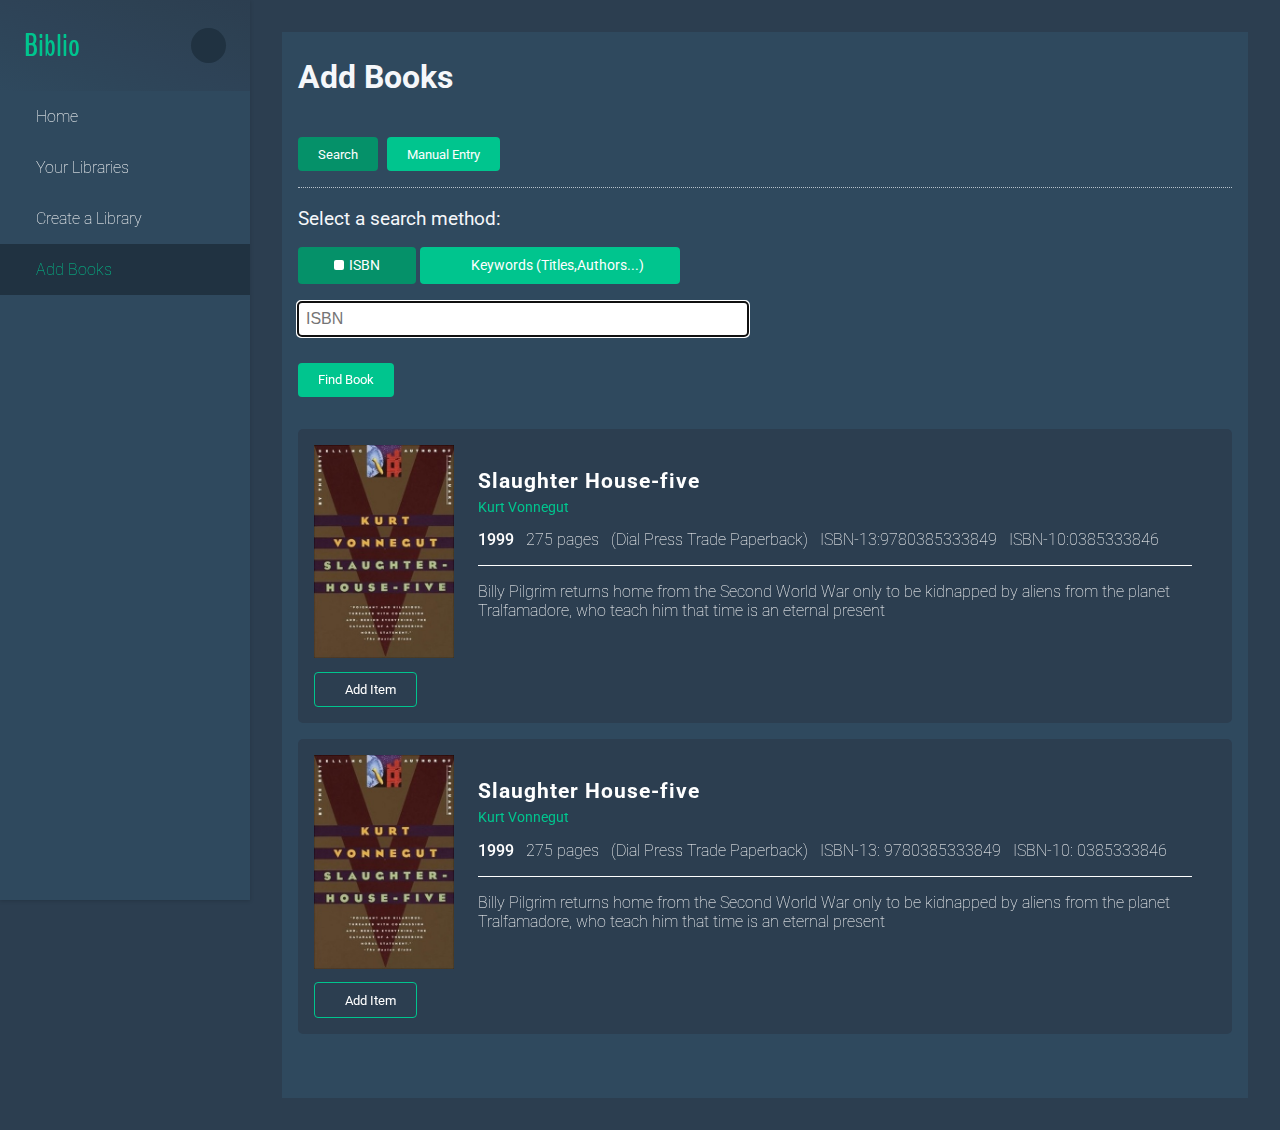
==== addBooks.html @ 1880814c "added javascript for addBooksPage" ====
<!DOCTYPE html>
<html lang="en">
  <head>
    <meta charset="UTF-8" />
    <meta http-equiv="X-UA-Compatible" content="IE=edge" />
    <link rel="stylesheet" href="css/addBooks.css" />
    <script src="js/script.js" defer></script>
    <link rel="preconnect" href="https://fonts.googleapis.com"> 
    <link rel="preconnect" href="https://fonts.gstatic.com" crossorigin> 
    <link href="https://fonts.googleapis.com/css2?family=BenchNine&family=Roboto:wght@100;300;400&display=swap" rel="stylesheet">
    <link rel="stylesheet" href="https://use.fontawesome.com/releases/v5.15.3/css/all.css" integrity="sha384-SZXxX4whJ79/gErwcOYf+zWLeJdY/qpuqC4cAa9rOGUstPomtqpuNWT9wdPEn2fk" crossorigin="anonymous">
    <meta name="viewport" content="width=device-width, initial-scale=1.0" />
    <title>Home Library Catalogue</title>
  </head>
  <body id="addBooksPage">
      <nav class="navbar">
        <header class="navbar__header">
          <div class="navbar__header__title">
            <h1><a href="#!">Biblio</a></h1>
          </div>
          <div class="navbar__header__logo">
            <a href="#!"><i class="fas fa-book-reader"></i></a>
          </div>
        </header>
        <div class="navbar__menu">
          <ul class="navbar__list">
            <li class="navbar__menu__item"><a href="./index.html"><i class="fas fa-home"></i>Home</a></li>
            <li class="navbar__menu__item"><a href="./libraries.html"><i class="fas fa-folder"></i>Your Libraries</a></li>
            <li class="navbar__menu__item"><a href="./createLibrary.html"><i class="fas fa-folder-plus"></i>Create a Library</a></li>
            <li class="navbar__menu__item active"><a href="./addBooks.html"><i class="fas fa-plus-circle"></i>Add Books</a></li>
          </ul>
        </div>
        </ul>
      </nav>
      <main class="main">
        <div class="add-books">    
          <h1 class="add-books__title">Add Books</h1>
          <ul class="add-books__list">
            <button class="btn active" id="searchBtn">Search</button>
            <button class="btn" id="manualBtn">Manual Entry</button>
          </ul>
          <form class="add-books__form" id="search">
            <label class="add-books__form__label" for="book">Select a search method:</label>
            <div class="search-method-container">
              <label for="isbn" class="search-method bg">
                <span class="search-method-checkbox checked"></span>
                <input type="radio" name="radio" id="isbn" checked>
                <span>ISBN</span>   
              </label> 
              <label for="keywords" class="search-method">
                <span class="search-method-checkbox"></span>
                <input type="radio" name="radio" id="keywords">
                <span>Keywords (Titles,Authors...)</span>  
              </label>
            </div>
            <input class="add-books__form__input" type="search" name="search" id="search"  placeholder="ISBN" autofocus>
            <button class="btn" type="submit">Find Book</button>
          </form>
          <div class="display-books-container">
            <div class="book">
              <div class="book__thumbnail">
                <img src="images/book-thumbnail-sample.jpeg" width='140px' alt="Book Thumbnail">
                <button class='btn btn--add-item'><i class="fas fa-plus-circle"></i>Add Item</button>
              </div>
              <div class="book__info">
                <h4 class="book__title">Slaughter House-five</h4>
                <span class="book__author">Kurt Vonnegut</span>
                <div class="book__data">
                  <span class="book__year">1999</span>
                  <span class="book__pages">275 pages</span>
                  <span class="book__publisher">(Dial Press Trade Paperback)</span>
                  <span class="book__isbn13">ISBN-13:9780385333849</span>
                  <span class="book__isbn10">ISBN-10:0385333846</span>
                </div>
                <p class="book__description">Billy Pilgrim returns home from the Second World War only to be kidnapped by aliens from the planet Tralfamadore, who teach him that time is an eternal present</p>
                
              </div>
            </div>
            <div class="book">
              <div class="book__thumbnail">
                <img src="images/book-thumbnail-sample.jpeg" width='140px' alt="Book Thumbnail">
                <button class='btn btn--add-item'><i class="fas fa-plus-circle"></i>Add Item</button>
              </div>
              <div class="book__info">
                <h4 class="book__title">Slaughter House-five</h4>
                <span class="book__author">Kurt Vonnegut</span>
                <div class="book__data">
                  <span class="book__year">1999</span>
                  <span class="book__pages">275 pages</span>
                  <span class="book__publisher">(Dial Press Trade Paperback)</span>
                  <span class="book__isbn13">ISBN-13: 9780385333849</span>
                  <span class="book__isbn10">ISBN-10: 0385333846</span>
                </div>
                <p class="book__description">Billy Pilgrim returns home from the Second World War only to be kidnapped by aliens from the planet Tralfamadore, who teach him that time is an eternal present</p>
                
              </div>
            </div>
          </div>
          <form class="manual-entry-form" id="manual-entry">
            <h3 class="manual-entry-form__title">Manual Entry</h3>
            <input class="manual-entry-form__input" type="text" name="title" id="title" placeholder="Title">
            <input class="manual-entry-form__input" type="text" name="authors" id="authors" placeholder="Authors">
            <small>Separate author(s) with comma.</small>
            <textarea class="manual-entry-form__input" name="description" id="description" cols="30" rows="10" placeholder='Description'></textarea>
            <div class="published-date-container">
              <input class="manual-entry-form__input--date" type="text" name="year" maxlength="4" placeholder="YYYY">
              <input class="manual-entry-form__input--date" type="text" name="month" maxlength="2" placeholder="MM">
              <input class="manual-entry-form__input--date" type="text" name="day" maxlength="2" placeholder="DD">
            </div>
            <input class="manual-entry-form__input" type="text" name="publisher" placeholder="Publisher">
            <input class="manual-entry-form__input" type="text" name="isbn13" maxLength="13" placeholder="ISBN 13">
            <small>Numbers Only</small>
            <input class=" manual-entry-form__input manual-entry-form__input--pages" type="text" name="pages"  placeholder="Pages">
            <small>Numbers only</small>
            <button class='btn btn--submit' type="submit">Submit</button>
          </form>
        </div>
      </main>
  </body>
</html>
---- css/addBooks.css ----
html {
  --bg-color: #2c3e50;
  --nav-bg-color: #2f495e;
  --nav-text-color: #fff;
  --text-color: #b8c2cc;
  --accent-color: #00c58e;
  --hover-bg-color: #203241;
  --main-title-color: #f5f7fa;
}

/* RESETS */
*,
*::after,
*::before {
  box-sizing: border-box;
}

ul {
  padding: 0;
  margin: 0;
  list-style-type: none;
}

a {
  text-decoration: none;
  color: inherit;
}

h1,
h2,
h4 {
  margin: 0;
}

span {
  display: inline-block;
}

/* GENERAL STYLING */

body {
  font-family: "Roboto", sans-serif;
  position: relative;
  height: 100vh;
  background-color: var(--bg-color);
  color: var(--text-color);
  margin: 0;
}

img {
  display: block;
  max-width: 100%;
}

/* NAVBAR */

.navbar {
  position: fixed;
  width: 250px;
  top: 0;
  left: 0;
  bottom: 0;
  background-color: var(--nav-bg-color);
  box-shadow: rgba(0, 0, 0, 0.16) 0px 1px 4px;
}

.navbar__header {
  display: flex;
  justify-content: space-between;
  align-items: center;
  padding: 1.5em;
  background-image: linear-gradient(
    to right top,
    #2f495e,
    #2e465a,
    #2e4357,
    #2d4153,
    #2c3e50
  );
  font-family: "BenchNine", sans-serif;
  color: var(--accent-color);
}

.navbar__header i {
  background-color: var(--hover-bg-color);
  width: 35px;
  height: 35px;
  border-radius: 50%;
  display: flex;
  justify-content: center;
  align-items: center;
}

.navbar__menu {
  font-weight: 100;
}

.navbar__menu__item {
  cursor: pointer;
  color: var(--nav-text-color);
}

.navbar__menu__item a {
  display: block;
  padding: 1em;
}

.active {
  background-color: var(--hover-bg-color);
  color: var(--accent-color);
}

.navbar__menu__item:hover {
  background-color: var(--hover-bg-color);
}

.navbar__menu__item i {
  margin-right: 20px;
  color: var(--nav-text-color);
}

/* MAIN LAYOUT */

input,
textarea {
  display: block;
}

.main {
  position: absolute;
  left: 250px;
  right: 0;
  padding: 2em 2em;
}

.add-books {
  max-width: 100%;
  min-height: 500px;
  background-color: var(--nav-bg-color);
  padding: 0 1em 3em 1em;
}

.add-books__header {
  border-bottom: 1px dotted var(--text-color);
  padding-bottom: 1em;
}

.add-books__title {
  padding: 0.8em 0;
  color: var(--main-title-color);
}

.add-books__list {
  display: flex;
  border-bottom: 1px dotted var(--text-color);
  padding: 1em 0;
}

.add-books__list .btn {
  margin-right: 0.7em;
}

.add-books__list .btn:hover {
  background-color: #059169;
}

.add-books__list .btn.active {
  background-color: #059169;
}

.add-books__form__label {
  display: block;
  color: var(--main-title-color);
  margin-top: 1em;
  font-size: 1.2rem;
}

.search-method {
  display: inline-block;
  background-color: var(--accent-color);
  padding: 0.7em 2.5em;
  cursor: pointer;
  user-select: none;
  color: var(--nav-text-color);
  font-size: 0.9rem;
  border-radius: 4px;
  margin: 1.2em 0;
}

.bg {
  background-color: #059169;
}

.search-method:hover {
  background-color: #059169;
}

.search-method-checkbox {
  display: inline-block;
  width: 10px;
  height: 10px;
  border-radius: 2px;
  background-color: var(--nav-text-color);
  margin-right: 2px;
  transform: scale(0);
  transition: 0.2s ease-in-out;
}

input[type="radio"] {
  position: absolute;
  opacity: 0;
}

.checked {
  transform: scale(1);
}

.add-books__form__input {
  width: 450px;
  border: none;
  border-radius: 4px;
  padding: 0.5em;
  font-size: 1rem;
  margin-bottom: 1.7em;
}

.btn {
  display: block;
  border: none;
  font-family: inherit;
  padding: 0.7em 1.5em;
  border-radius: 4px;
  cursor: pointer;
  background-color: var(--accent-color);
  color: var(--nav-text-color);
}

.btn:hover {
  background-color: #059169;
}

/* MANUAL ENTRY FORM */

small {
  display: block;
  font-size: 0.7rem;
  margin-top: 0.4em;
}

.manual-entry-form {
  display: none;
}

.manual-entry-form__input {
  width: 100%;
  max-width: 450px;
  border: none;
  border-radius: 4px;
  padding: 0.5em;
  font-size: 1rem;
  margin-top: 1em;
}

.published-date-container {
  width: 100%;
  max-width: 450px;
  display: flex;
  justify-content: space-between;
  margin-top: 1em;
}

.manual-entry-form__input--date {
  width: 30.33%;
  padding: 0.5em;
  font-size: 1rem;
}

.manual-entry-form__input--pages {
  max-width: 150px;
}

.btn--submit {
  margin-top: 2em;
}

/* BOOKS DISPLAY COMPONENT */

.display-books-container {
  margin-top: 2em;
}

/* BOOK */

.book {
  display: flex;
  background-color: var(--bg-color);
  margin-bottom: 1em;
  color: var(--nav-text-color);
  padding: 1em;
  border-radius: 5px;
}

.book__thumbnail {
  flex-shrink: 0;
}

.book__info {
  padding: 1.5em;
}

.book__title {
  font-size: 1.3rem;
  letter-spacing: 1px;
  margin-bottom: 0.2em;
}

.book__author {
  font-size: 0.9rem;
  color: var(--accent-color);
  margin-bottom: 1em;
}

.book__data {
  font-weight: 100;
  border-bottom: 1px solid;
  padding-bottom: 1em;
}

.book__data span {
  margin-right: 0.5em;
}
.btn--add-item {
  display: block;
  background-color: transparent;
  border: 1px solid var(--accent-color);
  margin-top: 1em;
}

.btn--add-item i {
  margin-right: 10px;
}

.book__year {
  font-weight: 500;
}

.book__description {
  font-weight: 100;
}
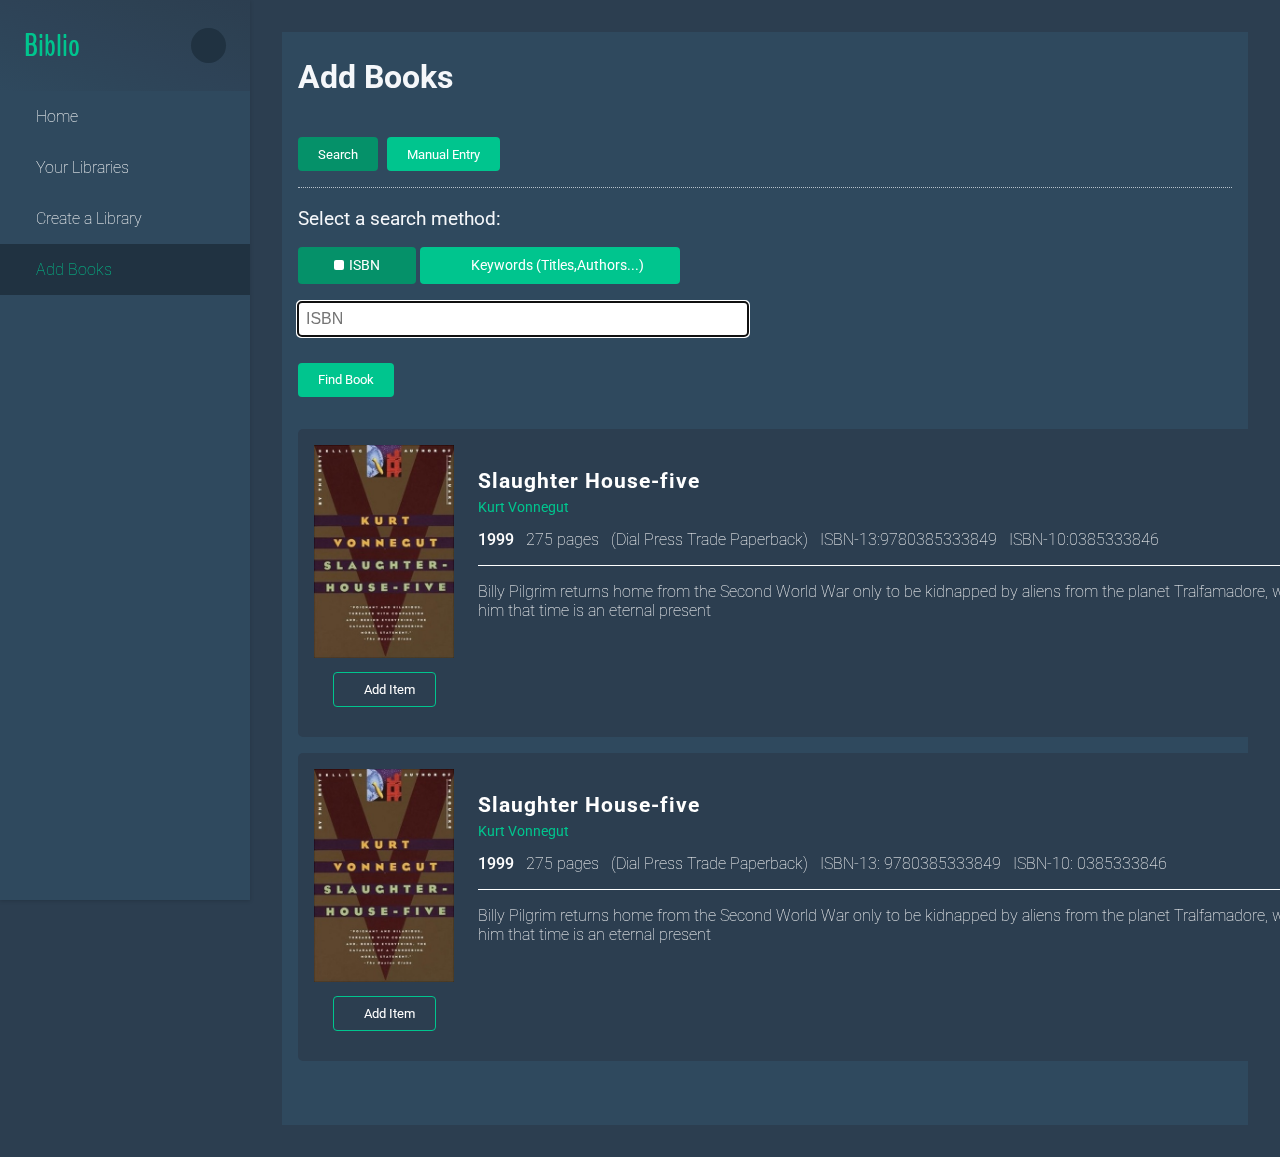
==== commit c8954b34: "added google books api" ====
--- a/addBooks.html
+++ b/addBooks.html
@@ -39,7 +39,7 @@
             <button class="btn active" id="searchBtn">Search</button>
             <button class="btn" id="manualBtn">Manual Entry</button>
           </ul>
-          <form class="add-books__form" id="search">
+          <form class="add-books__form" id="search-form">
             <label class="add-books__form__label" for="book">Select a search method:</label>
             <div class="search-method-container">
               <label for="isbn" class="search-method bg">
@@ -53,7 +53,7 @@
                 <span>Keywords (Titles,Authors...)</span>  
               </label>
             </div>
-            <input class="add-books__form__input" type="search" name="search" id="search"  placeholder="ISBN" autofocus>
+            <input class="add-books__form__input" type="search" name="search" id="search-input"  placeholder="ISBN" autofocus>
             <button class="btn" type="submit">Find Book</button>
           </form>
           <div class="display-books-container">
@@ -73,7 +73,6 @@
                   <span class="book__isbn10">ISBN-10:0385333846</span>
                 </div>
                 <p class="book__description">Billy Pilgrim returns home from the Second World War only to be kidnapped by aliens from the planet Tralfamadore, who teach him that time is an eternal present</p>
-                
               </div>
             </div>
             <div class="book">
--- a/css/addBooks.css
+++ b/css/addBooks.css
@@ -298,6 +298,7 @@
   color: var(--nav-text-color);
   padding: 1em;
   border-radius: 5px;
+  width: 1100px;
 }
 
 .book__thumbnail {
@@ -333,7 +334,8 @@
   display: block;
   background-color: transparent;
   border: 1px solid var(--accent-color);
-  margin-top: 1em;
+
+  margin: 1em auto;
 }
 
 .btn--add-item i {
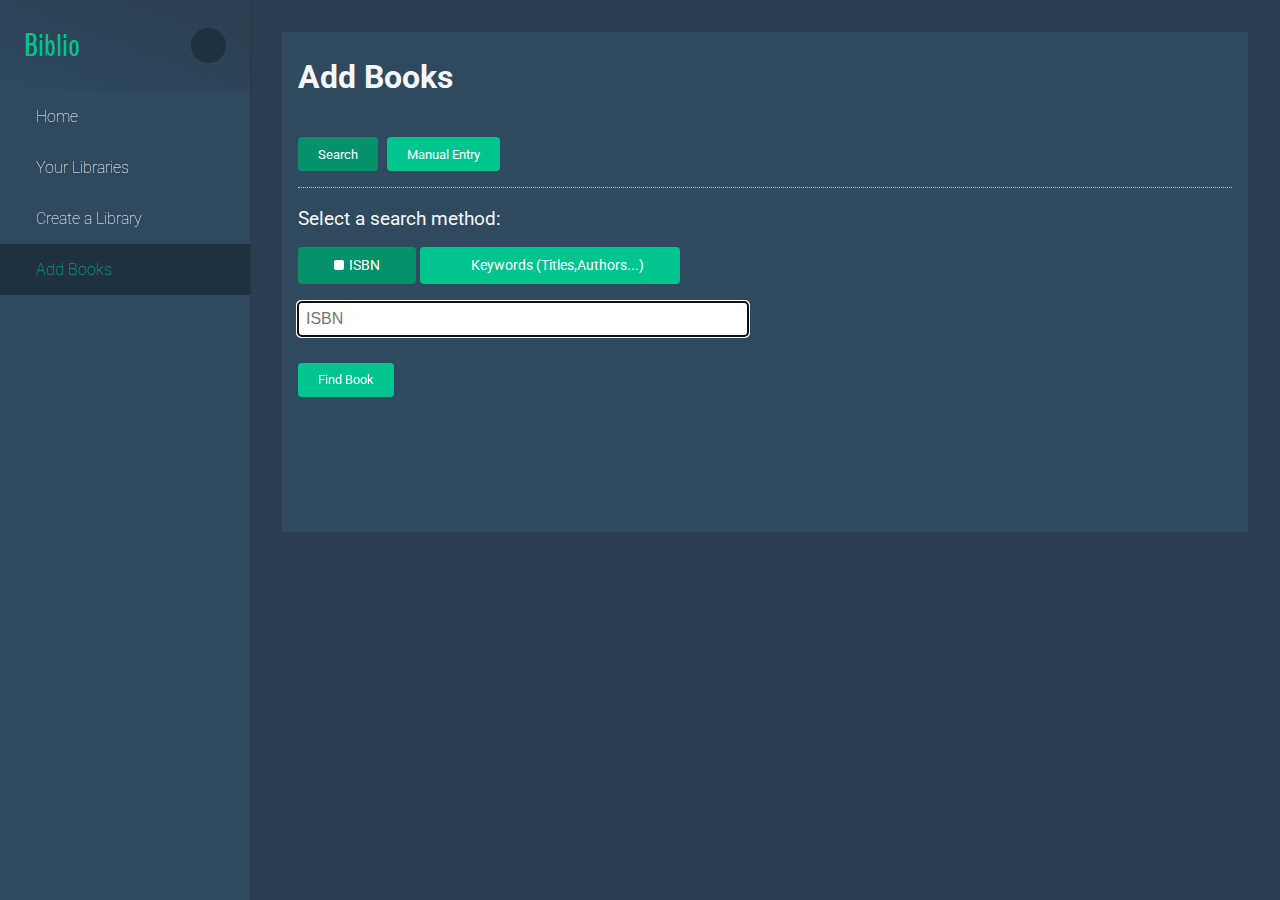
==== commit 66e78208: "implemented local storage when libraries are created" ====
--- a/addBooks.html
+++ b/addBooks.html
@@ -57,43 +57,6 @@
             <button class="btn" type="submit">Find Book</button>
           </form>
           <div class="display-books-container">
-            <div class="book">
-              <div class="book__thumbnail">
-                <img src="images/book-thumbnail-sample.jpeg" width='140px' alt="Book Thumbnail">
-                <button class='btn btn--add-item'><i class="fas fa-plus-circle"></i>Add Item</button>
-              </div>
-              <div class="book__info">
-                <h4 class="book__title">Slaughter House-five</h4>
-                <span class="book__author">Kurt Vonnegut</span>
-                <div class="book__data">
-                  <span class="book__year">1999</span>
-                  <span class="book__pages">275 pages</span>
-                  <span class="book__publisher">(Dial Press Trade Paperback)</span>
-                  <span class="book__isbn13">ISBN-13:9780385333849</span>
-                  <span class="book__isbn10">ISBN-10:0385333846</span>
-                </div>
-                <p class="book__description">Billy Pilgrim returns home from the Second World War only to be kidnapped by aliens from the planet Tralfamadore, who teach him that time is an eternal present</p>
-              </div>
-            </div>
-            <div class="book">
-              <div class="book__thumbnail">
-                <img src="images/book-thumbnail-sample.jpeg" width='140px' alt="Book Thumbnail">
-                <button class='btn btn--add-item'><i class="fas fa-plus-circle"></i>Add Item</button>
-              </div>
-              <div class="book__info">
-                <h4 class="book__title">Slaughter House-five</h4>
-                <span class="book__author">Kurt Vonnegut</span>
-                <div class="book__data">
-                  <span class="book__year">1999</span>
-                  <span class="book__pages">275 pages</span>
-                  <span class="book__publisher">(Dial Press Trade Paperback)</span>
-                  <span class="book__isbn13">ISBN-13: 9780385333849</span>
-                  <span class="book__isbn10">ISBN-10: 0385333846</span>
-                </div>
-                <p class="book__description">Billy Pilgrim returns home from the Second World War only to be kidnapped by aliens from the planet Tralfamadore, who teach him that time is an eternal present</p>
-                
-              </div>
-            </div>
           </div>
           <form class="manual-entry-form" id="manual-entry">
             <h3 class="manual-entry-form__title">Manual Entry</h3>
--- a/css/addBooks.css
+++ b/css/addBooks.css
@@ -296,9 +296,9 @@
   background-color: var(--bg-color);
   margin-bottom: 1em;
   color: var(--nav-text-color);
-  padding: 1em;
+  padding: 1.5em;
   border-radius: 5px;
-  width: 1100px;
+  max-width: 1100px;
 }
 
 .book__thumbnail {
@@ -306,7 +306,7 @@
 }
 
 .book__info {
-  padding: 1.5em;
+  padding: 0 1.5em;
 }
 
 .book__title {
@@ -349,3 +349,8 @@
 .book__description {
   font-weight: 100;
 }
+
+.no-result {
+  font-size: 2rem;
+  font-weight: 400;
+}
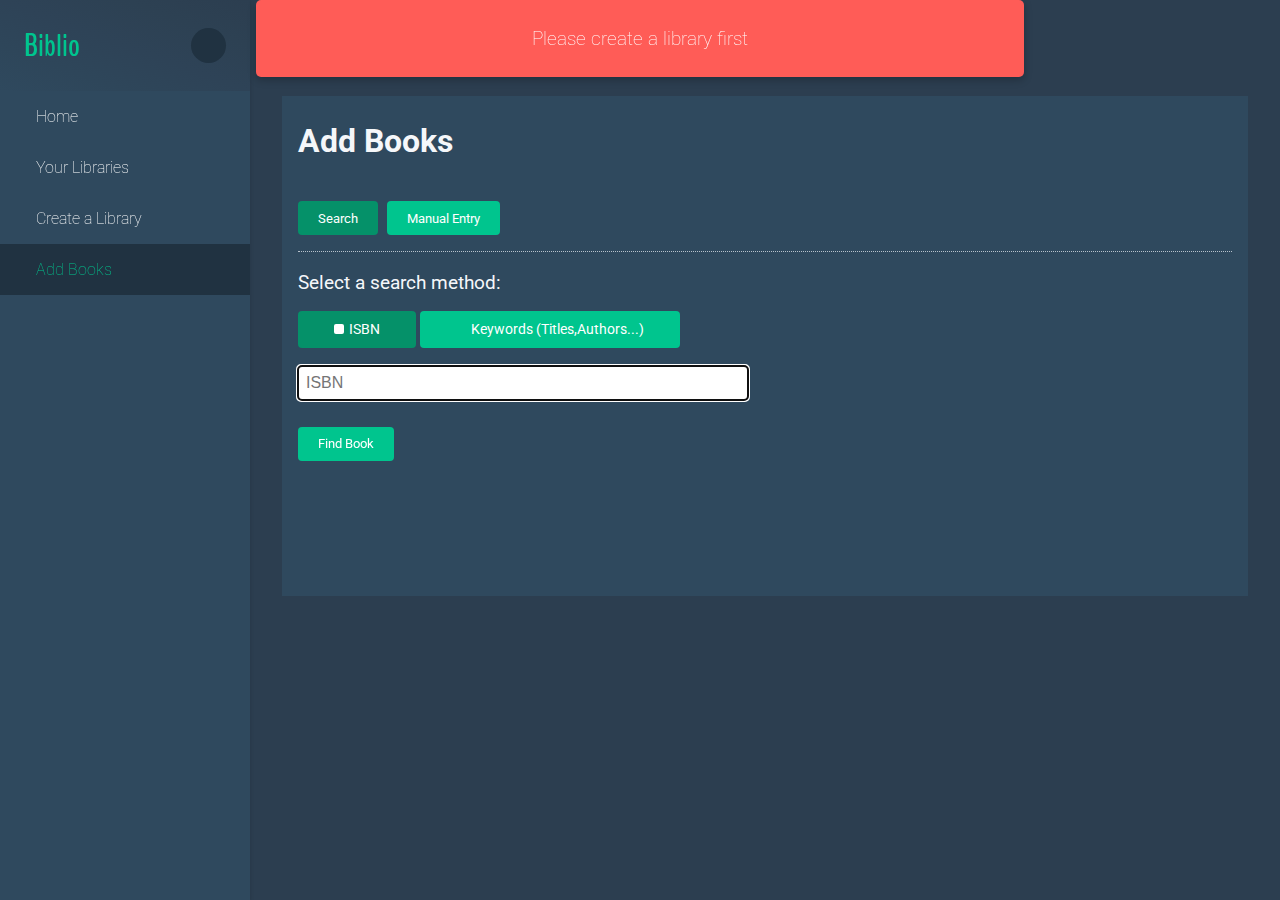
==== commit d2a394a1: "added responsivness" ====
--- a/addBooks.html
+++ b/addBooks.html
@@ -13,6 +13,24 @@
     <title>Home Library Catalogue</title>
   </head>
   <body id="addBooksPage">
+    <nav class="navbar-mobile">
+      <header class="navbar__header navbar-mobile__header">
+        <div class="burger"><i class="fas fa-bars"></i></div>
+        <div class="navbar__header__title navbar-mobile__title">
+          <a href="./index.html"><i class="fas fa-book-reader"></i></a>
+        </div>
+        <h1>Biblio</h1>
+      </header>
+      <div class="navbar__menu navbar__menu--mobile">
+        <ul class="navbar__list navbar__list--mobile">
+          <li class="navbar__menu__item"><a href="./index.html"><i class="fas fa-home"></i>Home</a></li>
+          <li class="navbar__menu__item"><a href="./libraries.html"><i class="fas fa-folder"></i>Your Libraries</a></li>
+          <li class="navbar__menu__item"><a href="./createLibrary.html"><i class="fas fa-folder-plus"></i>Create a Library</a></li>
+          <li class="navbar__menu__item active"><a href="./addBooks.html"><i class="fas fa-plus-circle"></i>Add Books</a></li>
+        </ul>
+      </div>
+      </ul>
+    </nav>
       <nav class="navbar">
         <header class="navbar__header">
           <div class="navbar__header__title">
@@ -33,6 +51,10 @@
         </ul>
       </nav>
       <main class="main">
+        <div class="alert">
+          <i class="far fa-times-circle"></i>
+          <p class="alert__message"></p>
+        </div>
         <div class="add-books">    
           <h1 class="add-books__title">Add Books</h1>
           <ul class="add-books__list">
@@ -57,26 +79,60 @@
             <button class="btn" type="submit">Find Book</button>
           </form>
           <div class="display-books-container">
-          </div>
-          <form class="manual-entry-form" id="manual-entry">
-            <h3 class="manual-entry-form__title">Manual Entry</h3>
-            <input class="manual-entry-form__input" type="text" name="title" id="title" placeholder="Title">
-            <input class="manual-entry-form__input" type="text" name="authors" id="authors" placeholder="Authors">
-            <small>Separate author(s) with comma.</small>
-            <textarea class="manual-entry-form__input" name="description" id="description" cols="30" rows="10" placeholder='Description'></textarea>
-            <div class="published-date-container">
-              <input class="manual-entry-form__input--date" type="text" name="year" maxlength="4" placeholder="YYYY">
-              <input class="manual-entry-form__input--date" type="text" name="month" maxlength="2" placeholder="MM">
-              <input class="manual-entry-form__input--date" type="text" name="day" maxlength="2" placeholder="DD">
+            <!-- <div class="book">
+              <div class="edit-form">
+                <input class="edit-form__input" type="text" name="title" id="edit_title" placeholder="Title">
+                <input class="edit-form__input" type="text" name="authors" id="edit_authors" placeholder="Authors">
+                <small>Separate author(s) with comma.</small>
+                <textarea class="edit-form__input" name="description" id="edit_description" cols="30" rows="10" placeholder='Description'></textarea>
+                <small>(press enter to save)</small>
+              </div>
+              <div class="inner-container">
+                <div class="book__thumbnail">
+                  <img src="http://books.google.com/books/content?id=xcIHnAEACAAJ&amp;printsec=frontcover&amp;img=1&amp;zoom=1&amp;source=gbs_api" width="140px" alt="Book Thumbnail">
+                  <button class="btn btn--add-item"><i class="fas fa-plus-circle"></i>Add Item</button>
+                </div>
+                <div class="book__info">
+                  <h4 class="book__title">Kurt Vonnegut</h4>
+                  <span class="book__author">Kurt Vonnegut, Jr. | Dan Wakefield</span>
+                  <div class="book__data">
+                    <span class="book__year">2014-01-14</span>
+                    <span class="book__pages">436 pages</span>
+                    <span class="book__publisher">Dial Press Trade Paperbacks</span>
+                    <span class="book__isbn10">ISBN-10: 0385343760</span>
+                    <span class="book__isbn13">ISBN-13: 9780385343763</span>
+                  </div>
+                  <p class="book__description">A compilation of personal correspondence written over a sixty-year period offers insight into the iconic American author's literary personality, his experiences as a German POW, his struggles with fame, and the inspirations for his famous books.</p>
+                </div>
+              </div>
+              <div class="book__controls">
+                <i class="fas fa-ban"></i>
+                <i class="fas fa-pencil-alt" title="Edit"></i>
+                <i class="fas fa-tags" title="Tags"></i>
+                <i class="fas fa-sticky-note" title="Add Notes"></i>
+                <i class="fas fa-dollar-sign" title="Add Price"></i>
+                <i class="fas fa-cart-plus" title="Purchase"></i>
+                <i class="fas fa-trash-alt" title="Delete"></i>
+              </div>
+            </div> -->
+            
             </div>
-            <input class="manual-entry-form__input" type="text" name="publisher" placeholder="Publisher">
-            <input class="manual-entry-form__input" type="text" name="isbn13" maxLength="13" placeholder="ISBN 13">
-            <small>Numbers Only</small>
-            <input class=" manual-entry-form__input manual-entry-form__input--pages" type="text" name="pages"  placeholder="Pages">
-            <small>Numbers only</small>
-            <button class='btn btn--submit' type="submit">Submit</button>
-          </form>
-        </div>
-      </main>
-  </body>
+            <form class="manual-entry-form" id="manual-entry">
+              <h3 class="manual-entry-form__title">Manual Entry</h3>
+              <input class="manual-entry-form__input" type="text" name="title" id="title" placeholder="Title">
+              <input class="manual-entry-form__input" type="text" name="authors" id="authors" placeholder="Authors">
+              <small>Separate author(s) with comma.</small>
+              <textarea class="manual-entry-form__input" name="description" id="description" cols="30" rows="10" placeholder='Description'></textarea>
+              <div class="published-date-container">
+                <input class="manual-entry-form__input--date" type="number" name="year" placeholder="YYYY" id="year">
+                <input class="manual-entry-form__input--date" type="number" name="month" maxlength="2" placeholder="MM" id="month">
+                <input class="manual-entry-form__input--date" type="number" name="day" maxlength="2" placeholder="DD" id="day">
+              </div>
+              <input class="manual-entry-form__input" type="text" name="publisher" placeholder="Publisher" id="publisher">
+              <input class="manual-entry-form__input" type="number" name="isbn13" placeholder="ISBN 13" id="misbn">
+              <input class=" manual-entry-form__input manual-entry-form__input--pages" type="number" name="pages"  placeholder="Pages" id="pages">
+              <button class='btn btn--submit' type="submit">Submit</button>
+            </form>
+        </main>
+    </body>
 </html>
--- a/css/addBooks.css
+++ b/css/addBooks.css
@@ -119,6 +119,46 @@
   color: var(--nav-text-color);
 }
 
+/* MOBILE VIEW */
+
+.navbar-mobile {
+  display: none;
+}
+
+.burger {
+  cursor: pointer;
+}
+
+.navbar-mobile__header {
+  height: 50px;
+  position: fixed;
+  left: 0;
+  right: 0;
+  z-index: 10;
+}
+.navbar-mobile__title {
+  display: flex;
+  flex-direction: column;
+  align-items: center;
+  margin: 0 auto;
+}
+
+.navbar__menu--mobile {
+  display: none;
+  position: fixed;
+  top: 0;
+  left: 0;
+  right: 0;
+  z-index: 10;
+  background-color: var(--bg-color);
+  height: 100vh;
+  margin-top: 50px;
+}
+
+.show-nav {
+  display: block;
+}
+
 /* MAIN LAYOUT */
 
 input,
@@ -131,6 +171,7 @@
   left: 250px;
   right: 0;
   padding: 2em 2em;
+  margin-top: 4em;
 }
 
 .add-books {
@@ -292,13 +333,22 @@
 /* BOOK */
 
 .book {
-  display: flex;
+  position: relative;
   background-color: var(--bg-color);
   margin-bottom: 1em;
   color: var(--nav-text-color);
   padding: 1.5em;
   border-radius: 5px;
   max-width: 1100px;
+  min-height: 300px;
+}
+
+.inner-container {
+  display: flex;
+}
+
+.remove-book-data {
+  display: none;
 }
 
 .book__thumbnail {
@@ -334,12 +384,18 @@
   display: block;
   background-color: transparent;
   border: 1px solid var(--accent-color);
-
   margin: 1em auto;
 }
 
 .btn--add-item i {
   margin-right: 10px;
+}
+
+.btn--delete-item {
+  display: none;
+  background-color: transparent;
+  margin: 1em auto;
+  border: 1px solid red;
 }
 
 .book__year {
@@ -354,3 +410,269 @@
   font-size: 2rem;
   font-weight: 400;
 }
+
+/* BOOK CONTROLS */
+
+.book__controls {
+  display: flex;
+  flex-direction: column;
+  align-items: center;
+  position: absolute;
+  top: 0;
+  right: 0;
+  bottom: 0;
+  background-color: var(--accent-color);
+  box-shadow: inset 3px 0 10px -6px red;
+  border-top-right-radius: 10px;
+  border-bottom-right-radius: 10px;
+}
+
+.book__controls i {
+  display: flex;
+  justify-content: center;
+  align-items: center;
+  width: 40px;
+  height: 40px;
+  padding: 10px;
+  cursor: pointer;
+}
+
+.book__controls i:hover {
+  background-color: var(--bg-color);
+}
+
+.control-active {
+  background-color: var(--bg-color);
+}
+
+.remove-controls {
+  display: none;
+}
+
+.book__controls .cancel-btn {
+  display: none;
+}
+
+.book__controls .add-cancel-btn {
+  display: block;
+}
+
+/* EDIT FORM */
+
+.edit-form {
+  display: none;
+  width: 100%;
+}
+
+.add-edit-form {
+  display: block;
+}
+
+.edit-form small {
+  display: block;
+  margin: auto;
+  margin-top: 0.4em;
+  width: 100%;
+  max-width: 80%;
+}
+
+.edit-form__input {
+  width: 100%;
+  max-width: 80%;
+  border: none;
+  border-radius: 4px;
+  padding: 0.5em;
+  font-size: 1rem;
+  margin: auto;
+  margin-top: 0.8em;
+}
+
+/* TAG OPTION - INPUT */
+
+.tag-input-container {
+  width: 100%;
+  margin-bottom: 0.5em;
+  max-height: 0;
+  overflow-y: hidden;
+  transition: all 0.25s;
+}
+
+.open {
+  max-height: 140px;
+  transition: all 0.4s;
+}
+
+.tag-small {
+  display: block;
+  font-size: 0.7rem;
+  margin: 0;
+  margin-top: 0.4em;
+  width: 100%;
+  max-width: 80%;
+}
+
+.tag-input {
+  width: 100%;
+  max-width: 80%;
+  border: none;
+  border-radius: 4px;
+  padding: 0.5em;
+  font-size: 1rem;
+  margin-top: 0.8em;
+}
+
+.tag {
+  display: inline-block;
+  background-color: salmon;
+  color: white;
+  padding: 5px;
+  border-radius: 10px;
+  margin-right: 5px;
+}
+
+/* NOTES INPUT */
+
+.notes-input-container {
+  width: 100%;
+  margin-bottom: 0.5em;
+  max-height: 0;
+  overflow-y: hidden;
+  transition: all 0.25s;
+}
+
+.notes-input-container small {
+  margin: 0 0 0.5em 0;
+}
+
+.notes-input-container textarea {
+  resize: none;
+}
+
+.notes-input {
+  width: 100%;
+  max-width: 90%;
+  min-height: 100px;
+}
+
+.notes {
+  display: none;
+  position: relative;
+  width: 100%;
+  max-width: 90%;
+  min-height: 100px;
+  background-color: var(--main-title-color);
+  padding: 1em 1.5em;
+  font-size: 1rem;
+  color: rgb(121, 116, 116);
+  margin-top: 1.2em;
+}
+
+.notes i {
+  position: absolute;
+  top: 5px;
+  left: 5px;
+  color: #9c9696;
+  opacity: 0.6;
+}
+
+.open-notes {
+  max-height: 140px;
+  transition: all 0.4s;
+}
+
+/* PRICE INPUT */
+
+.price-input-container {
+  width: 100%;
+  margin-bottom: 0.5em;
+  max-height: 0;
+  overflow-y: hidden;
+  transition: all 0.25s;
+}
+
+.open-price-input {
+  max-height: 140px;
+  transition: all 0.4s;
+}
+
+.price-small {
+  display: block;
+  font-size: 0.7rem;
+  margin: 0;
+  margin-top: 0.4em;
+  width: 100%;
+  max-width: 80%;
+}
+
+.price-input {
+  width: 100%;
+  max-width: 80%;
+  border: none;
+  border-radius: 4px;
+  padding: 0.5em;
+  font-size: 1rem;
+  margin-top: 0.8em;
+}
+
+.price-tag {
+  margin-top: 0.5em;
+  color: var(--accent-color);
+}
+
+.alert {
+  position: fixed;
+  top: 0;
+  left: 50%;
+  transform: translate(-50%);
+  display: none;
+  padding: 0.4em;
+  justify-content: center;
+  font-size: 1.2rem;
+  font-weight: 100;
+  z-index: 1;
+  width: 60%;
+  max-width: 900px;
+  box-shadow: rgba(0, 0, 0, 0.24) 0px 3px 8px;
+  border-radius: 5px;
+}
+
+.alert i {
+  position: absolute;
+  top: 5px;
+  right: 10px;
+  cursor: pointer;
+  opacity: 0.5;
+}
+
+.alert i:hover {
+  opacity: 1;
+}
+
+.alert-succes {
+  display: flex;
+  background-color: #e1f9ec;
+  color: #73b390;
+}
+
+.warning {
+  display: flex;
+  background-color: #ff5c57;
+  color: white;
+}
+
+@media only screen and (max-width: 915px) {
+  .navbar {
+    display: none;
+  }
+
+  .navbar-mobile {
+    display: block;
+  }
+
+  .main {
+    position: absolute;
+    left: 0;
+    right: 0;
+    padding: 2em 2em;
+  }
+}
